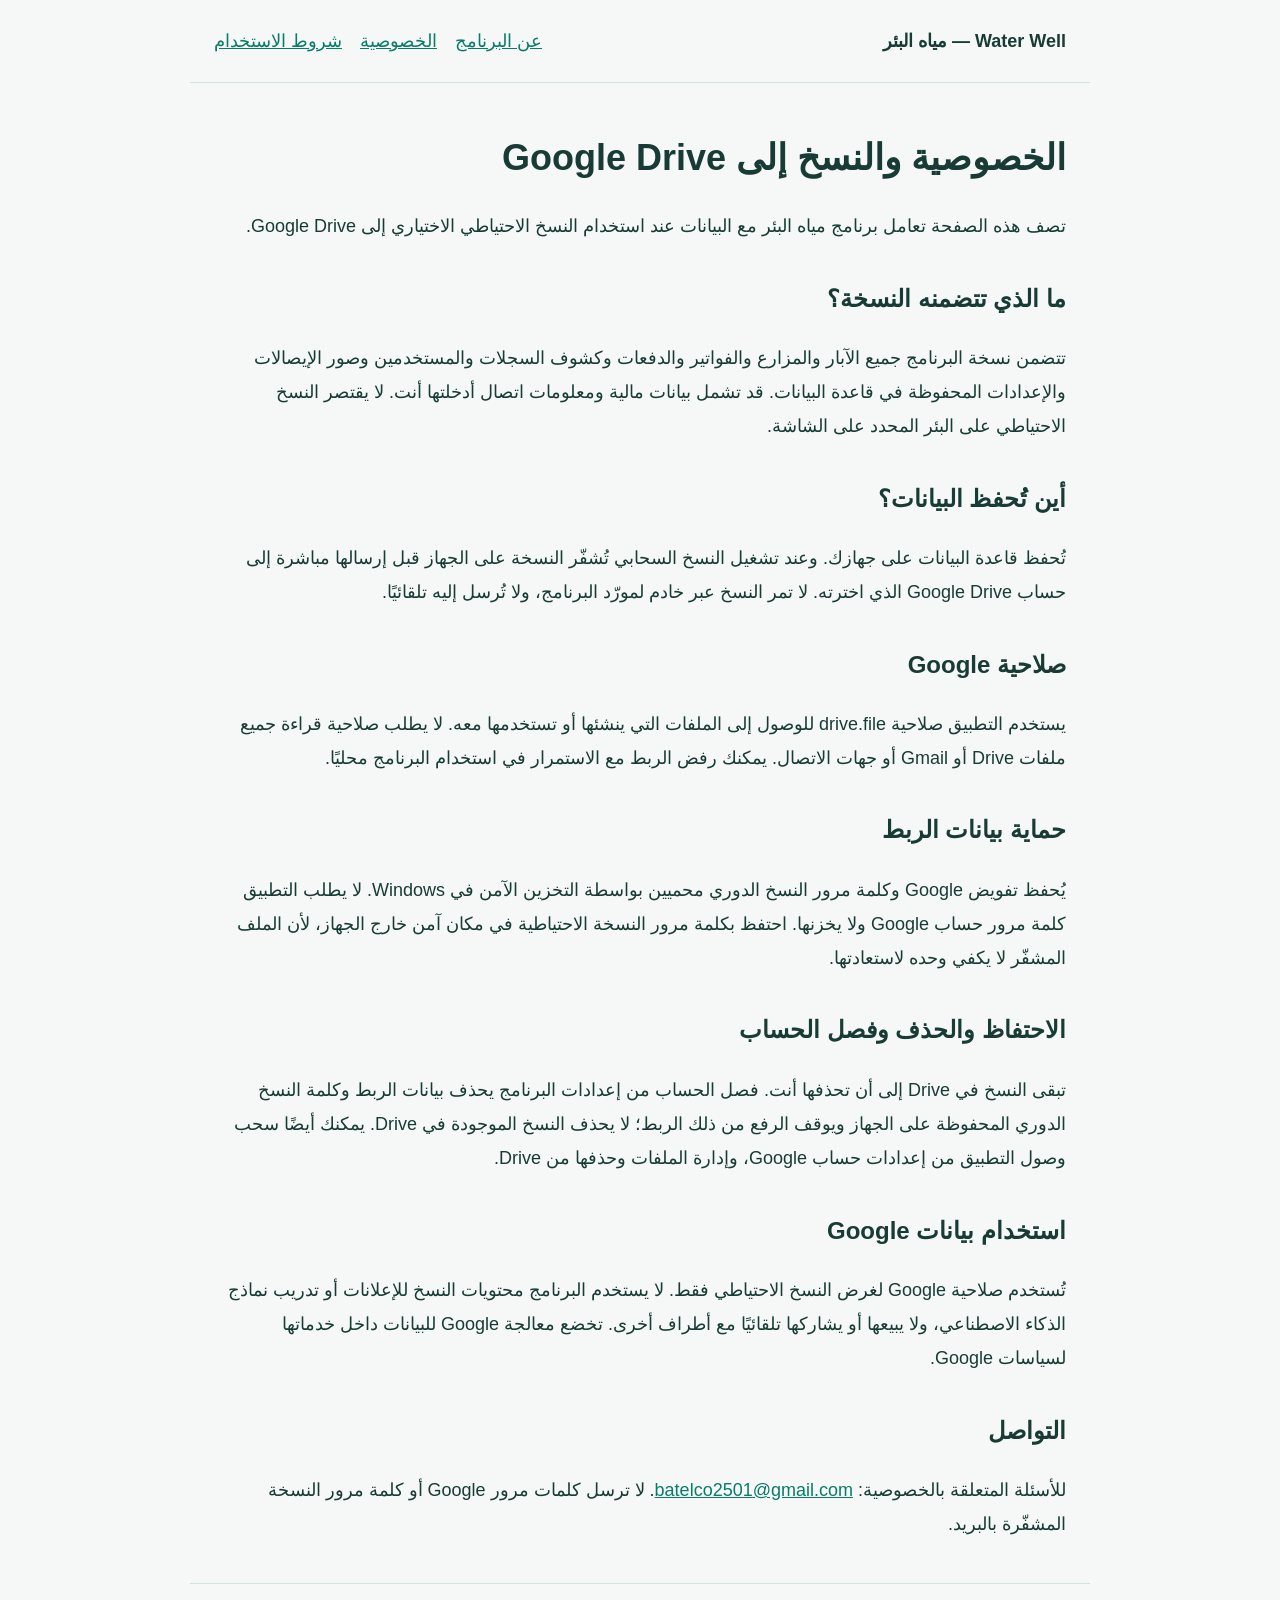
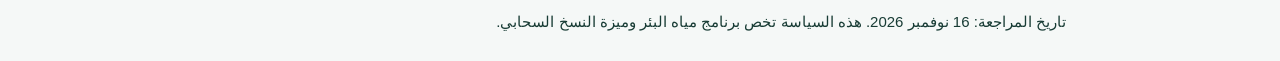
==== privacy.html @ 1483dd97 "Publish Water Well information, privacy policy and terms" ====
<!doctype html><html lang="ar" dir="rtl"><head><meta charset="utf-8"><meta name="viewport" content="width=device-width,initial-scale=1"><title>الخصوصية — مياه البئر</title><link rel="stylesheet" href="style.css"></head><body><header><strong>Water Well — مياه البئر</strong><nav><a href="index.html">عن البرنامج</a><a href="privacy.html">الخصوصية</a><a href="terms.html">شروط الاستخدام</a></nav></header><main><h1>الخصوصية والنسخ إلى Google Drive</h1><p>تصف هذه الصفحة تعامل برنامج مياه البئر مع البيانات عند استخدام النسخ الاحتياطي الاختياري إلى Google Drive.</p><h2>ما الذي تتضمنه النسخة؟</h2><p>تتضمن نسخة البرنامج جميع الآبار والمزارع والفواتير والدفعات وكشوف السجلات والمستخدمين وصور الإيصالات والإعدادات المحفوظة في قاعدة البيانات. قد تشمل بيانات مالية ومعلومات اتصال أدخلتها أنت. لا يقتصر النسخ الاحتياطي على البئر المحدد على الشاشة.</p><h2>أين تُحفظ البيانات؟</h2><p>تُحفظ قاعدة البيانات على جهازك. وعند تشغيل النسخ السحابي تُشفّر النسخة على الجهاز قبل إرسالها مباشرة إلى حساب Google Drive الذي اخترته. لا تمر النسخ عبر خادم لمورّد البرنامج، ولا تُرسل إليه تلقائيًا.</p><h2>صلاحية Google</h2><p>يستخدم التطبيق صلاحية drive.file للوصول إلى الملفات التي ينشئها أو تستخدمها معه. لا يطلب صلاحية قراءة جميع ملفات Drive أو Gmail أو جهات الاتصال. يمكنك رفض الربط مع الاستمرار في استخدام البرنامج محليًا.</p><h2>حماية بيانات الربط</h2><p>يُحفظ تفويض Google وكلمة مرور النسخ الدوري محميين بواسطة التخزين الآمن في Windows. لا يطلب التطبيق كلمة مرور حساب Google ولا يخزنها. احتفظ بكلمة مرور النسخة الاحتياطية في مكان آمن خارج الجهاز، لأن الملف المشفّر لا يكفي وحده لاستعادتها.</p><h2>الاحتفاظ والحذف وفصل الحساب</h2><p>تبقى النسخ في Drive إلى أن تحذفها أنت. فصل الحساب من إعدادات البرنامج يحذف بيانات الربط وكلمة النسخ الدوري المحفوظة على الجهاز ويوقف الرفع من ذلك الربط؛ لا يحذف النسخ الموجودة في Drive. يمكنك أيضًا سحب وصول التطبيق من إعدادات حساب Google، وإدارة الملفات وحذفها من Drive.</p><h2>استخدام بيانات Google</h2><p>تُستخدم صلاحية Google لغرض النسخ الاحتياطي فقط. لا يستخدم البرنامج محتويات النسخ للإعلانات أو تدريب نماذج الذكاء الاصطناعي، ولا يبيعها أو يشاركها تلقائيًا مع أطراف أخرى. تخضع معالجة Google للبيانات داخل خدماتها لسياسات Google.</p><h2>التواصل</h2><p>للأسئلة المتعلقة بالخصوصية: <a href="mailto:batelco2501@gmail.com">batelco2501@gmail.com</a>. لا ترسل كلمات مرور Google أو كلمة مرور النسخة المشفّرة بالبريد.</p></main><footer>تاريخ المراجعة: 16 نوفمبر 2026. هذه السياسة تخص برنامج مياه البئر وميزة النسخ السحابي.</footer></body></html>
---- style.css ----
*{box-sizing:border-box}body{margin:0;background:#f5f8f7;color:#183c35;font:18px/1.9 "Segoe UI",Tahoma,Arial,sans-serif}header,main,footer{max-width:900px;margin:auto;padding:24px}header{border-bottom:1px solid #d3e3dd;display:flex;justify-content:space-between;gap:20px;flex-wrap:wrap}nav{display:flex;gap:18px;flex-wrap:wrap}a{color:#087c69}h1{font-size:36px;line-height:1.5}h2{font-size:24px;margin-top:32px}.intro{background:#e1f2eb;padding:20px;border-radius:12px}footer{font-size:15px;border-top:1px solid #d3e3dd}.review{background:#fff2d8;padding:10px 24px;text-align:center;color:#714b00}li{margin:8px 0}
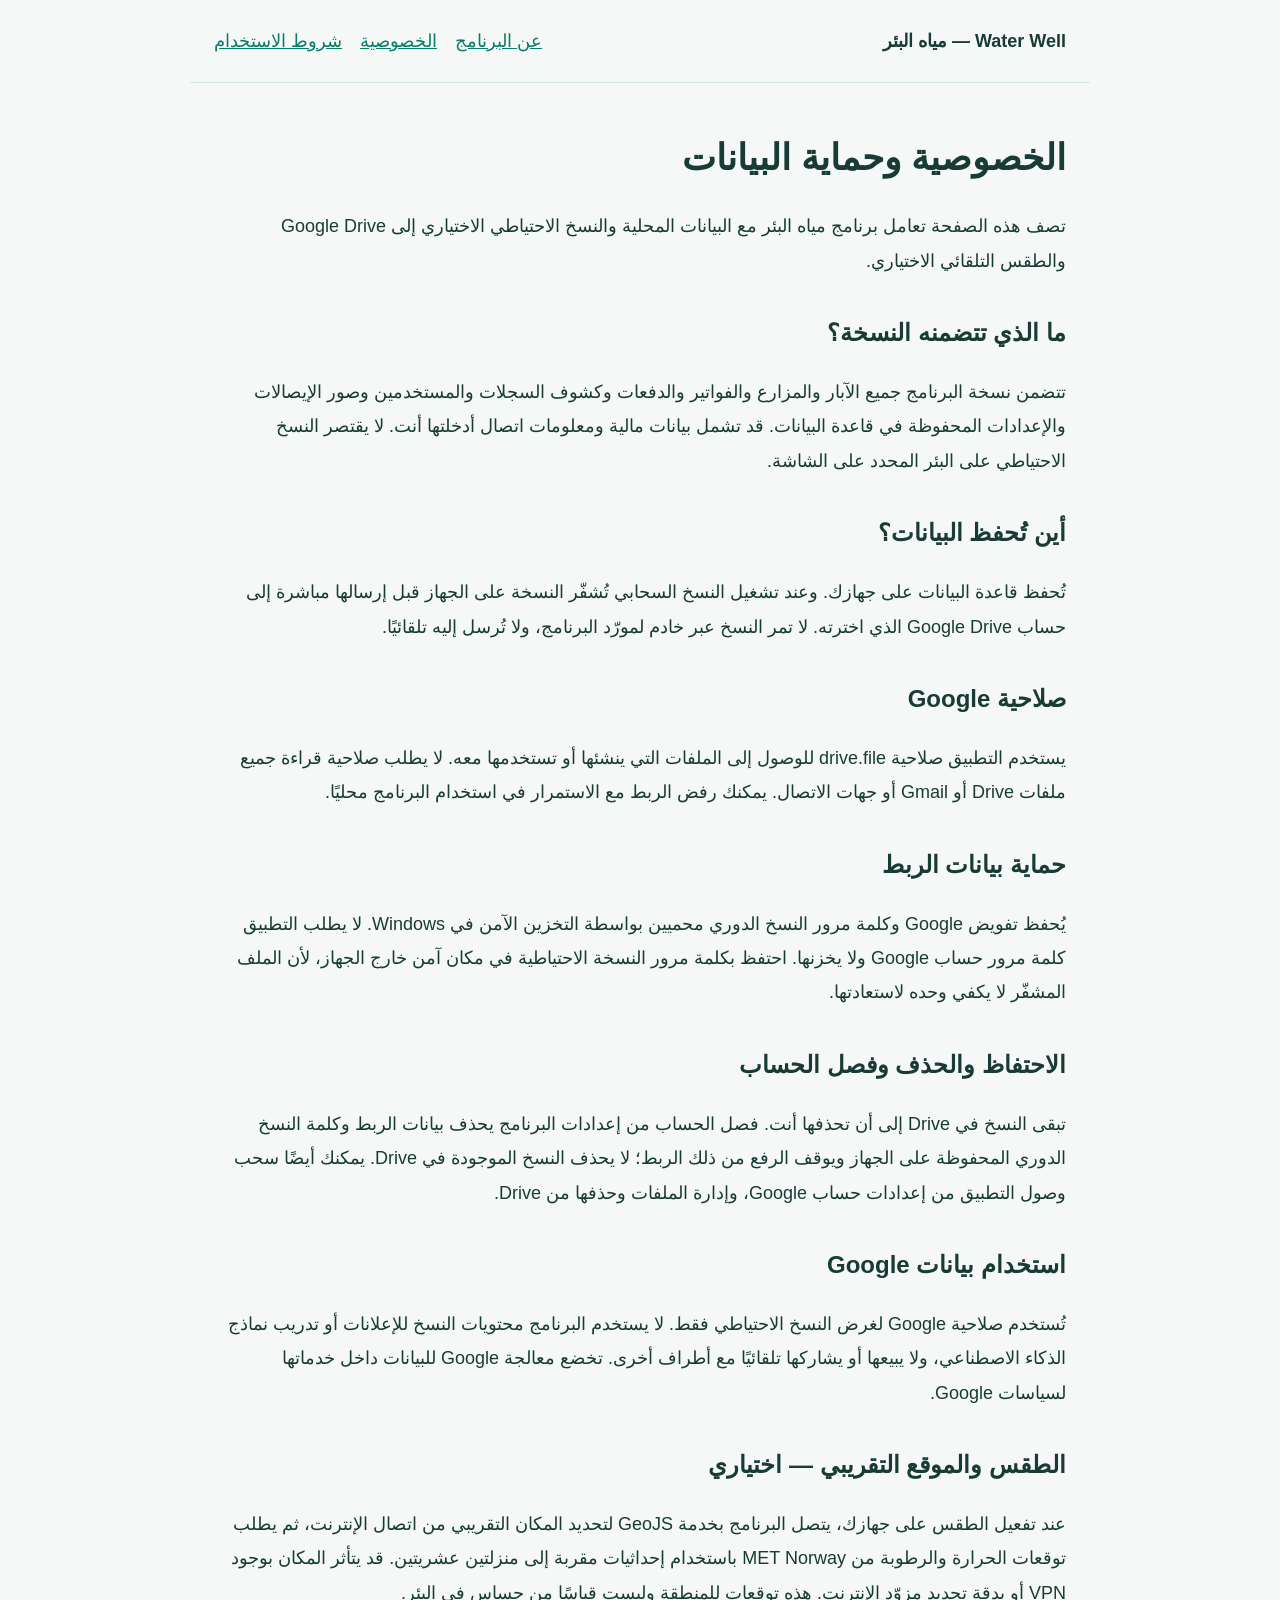
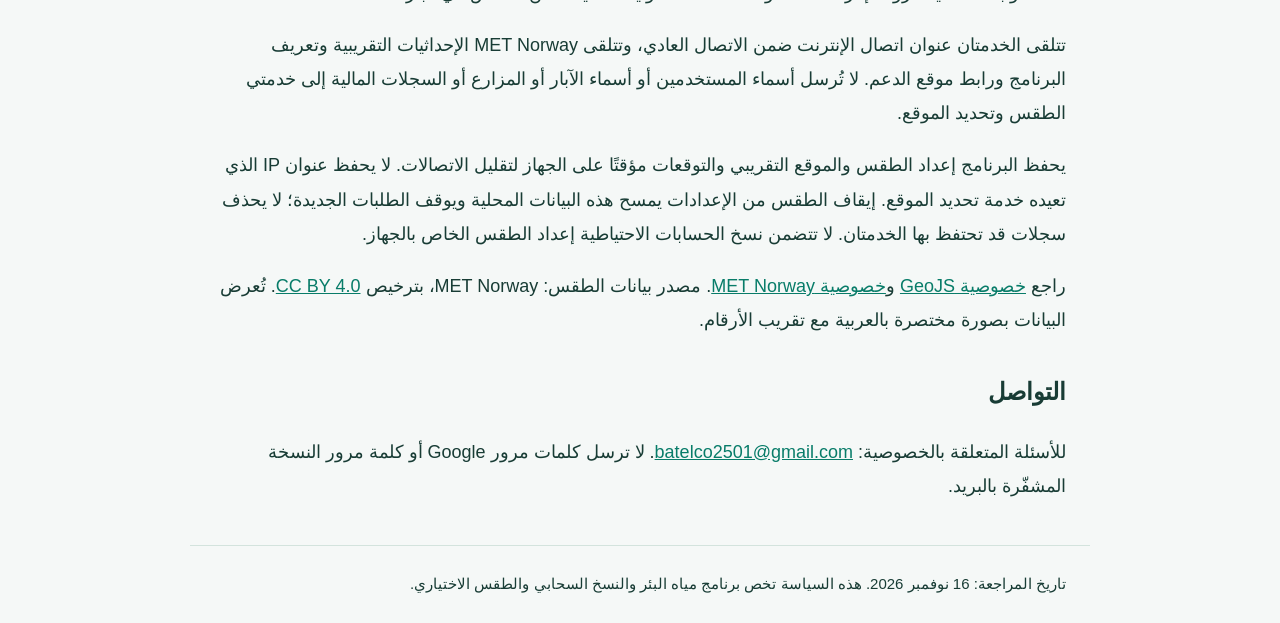
==== commit 79606a55: "Describe optional automatic weather and location privacy" ====
--- a/privacy.html
+++ b/privacy.html
@@ -1 +1 @@
-<!doctype html><html lang="ar" dir="rtl"><head><meta charset="utf-8"><meta name="viewport" content="width=device-width,initial-scale=1"><title>الخصوصية — مياه البئر</title><link rel="stylesheet" href="style.css"></head><body><header><strong>Water Well — مياه البئر</strong><nav><a href="index.html">عن البرنامج</a><a href="privacy.html">الخصوصية</a><a href="terms.html">شروط الاستخدام</a></nav></header><main><h1>الخصوصية والنسخ إلى Google Drive</h1><p>تصف هذه الصفحة تعامل برنامج مياه البئر مع البيانات عند استخدام النسخ الاحتياطي الاختياري إلى Google Drive.</p><h2>ما الذي تتضمنه النسخة؟</h2><p>تتضمن نسخة البرنامج جميع الآبار والمزارع والفواتير والدفعات وكشوف السجلات والمستخدمين وصور الإيصالات والإعدادات المحفوظة في قاعدة البيانات. قد تشمل بيانات مالية ومعلومات اتصال أدخلتها أنت. لا يقتصر النسخ الاحتياطي على البئر المحدد على الشاشة.</p><h2>أين تُحفظ البيانات؟</h2><p>تُحفظ قاعدة البيانات على جهازك. وعند تشغيل النسخ السحابي تُشفّر النسخة على الجهاز قبل إرسالها مباشرة إلى حساب Google Drive الذي اخترته. لا تمر النسخ عبر خادم لمورّد البرنامج، ولا تُرسل إليه تلقائيًا.</p><h2>صلاحية Google</h2><p>يستخدم التطبيق صلاحية drive.file للوصول إلى الملفات التي ينشئها أو تستخدمها معه. لا يطلب صلاحية قراءة جميع ملفات Drive أو Gmail أو جهات الاتصال. يمكنك رفض الربط مع الاستمرار في استخدام البرنامج محليًا.</p><h2>حماية بيانات الربط</h2><p>يُحفظ تفويض Google وكلمة مرور النسخ الدوري محميين بواسطة التخزين الآمن في Windows. لا يطلب التطبيق كلمة مرور حساب Google ولا يخزنها. احتفظ بكلمة مرور النسخة الاحتياطية في مكان آمن خارج الجهاز، لأن الملف المشفّر لا يكفي وحده لاستعادتها.</p><h2>الاحتفاظ والحذف وفصل الحساب</h2><p>تبقى النسخ في Drive إلى أن تحذفها أنت. فصل الحساب من إعدادات البرنامج يحذف بيانات الربط وكلمة النسخ الدوري المحفوظة على الجهاز ويوقف الرفع من ذلك الربط؛ لا يحذف النسخ الموجودة في Drive. يمكنك أيضًا سحب وصول التطبيق من إعدادات حساب Google، وإدارة الملفات وحذفها من Drive.</p><h2>استخدام بيانات Google</h2><p>تُستخدم صلاحية Google لغرض النسخ الاحتياطي فقط. لا يستخدم البرنامج محتويات النسخ للإعلانات أو تدريب نماذج الذكاء الاصطناعي، ولا يبيعها أو يشاركها تلقائيًا مع أطراف أخرى. تخضع معالجة Google للبيانات داخل خدماتها لسياسات Google.</p><h2>التواصل</h2><p>للأسئلة المتعلقة بالخصوصية: <a href="mailto:batelco2501@gmail.com">batelco2501@gmail.com</a>. لا ترسل كلمات مرور Google أو كلمة مرور النسخة المشفّرة بالبريد.</p></main><footer>تاريخ المراجعة: 16 نوفمبر 2026. هذه السياسة تخص برنامج مياه البئر وميزة النسخ السحابي.</footer></body></html>
+<!doctype html><html lang="ar" dir="rtl"><head><meta charset="utf-8"><meta name="viewport" content="width=device-width,initial-scale=1"><title>الخصوصية — مياه البئر</title><link rel="stylesheet" href="style.css"></head><body><header><strong>Water Well — مياه البئر</strong><nav><a href="index.html">عن البرنامج</a><a href="privacy.html">الخصوصية</a><a href="terms.html">شروط الاستخدام</a></nav></header><main><h1>الخصوصية وحماية البيانات</h1><p>تصف هذه الصفحة تعامل برنامج مياه البئر مع البيانات المحلية والنسخ الاحتياطي الاختياري إلى Google Drive والطقس التلقائي الاختياري.</p><h2>ما الذي تتضمنه النسخة؟</h2><p>تتضمن نسخة البرنامج جميع الآبار والمزارع والفواتير والدفعات وكشوف السجلات والمستخدمين وصور الإيصالات والإعدادات المحفوظة في قاعدة البيانات. قد تشمل بيانات مالية ومعلومات اتصال أدخلتها أنت. لا يقتصر النسخ الاحتياطي على البئر المحدد على الشاشة.</p><h2>أين تُحفظ البيانات؟</h2><p>تُحفظ قاعدة البيانات على جهازك. وعند تشغيل النسخ السحابي تُشفّر النسخة على الجهاز قبل إرسالها مباشرة إلى حساب Google Drive الذي اخترته. لا تمر النسخ عبر خادم لمورّد البرنامج، ولا تُرسل إليه تلقائيًا.</p><h2>صلاحية Google</h2><p>يستخدم التطبيق صلاحية drive.file للوصول إلى الملفات التي ينشئها أو تستخدمها معه. لا يطلب صلاحية قراءة جميع ملفات Drive أو Gmail أو جهات الاتصال. يمكنك رفض الربط مع الاستمرار في استخدام البرنامج محليًا.</p><h2>حماية بيانات الربط</h2><p>يُحفظ تفويض Google وكلمة مرور النسخ الدوري محميين بواسطة التخزين الآمن في Windows. لا يطلب التطبيق كلمة مرور حساب Google ولا يخزنها. احتفظ بكلمة مرور النسخة الاحتياطية في مكان آمن خارج الجهاز، لأن الملف المشفّر لا يكفي وحده لاستعادتها.</p><h2>الاحتفاظ والحذف وفصل الحساب</h2><p>تبقى النسخ في Drive إلى أن تحذفها أنت. فصل الحساب من إعدادات البرنامج يحذف بيانات الربط وكلمة النسخ الدوري المحفوظة على الجهاز ويوقف الرفع من ذلك الربط؛ لا يحذف النسخ الموجودة في Drive. يمكنك أيضًا سحب وصول التطبيق من إعدادات حساب Google، وإدارة الملفات وحذفها من Drive.</p><h2>استخدام بيانات Google</h2><p>تُستخدم صلاحية Google لغرض النسخ الاحتياطي فقط. لا يستخدم البرنامج محتويات النسخ للإعلانات أو تدريب نماذج الذكاء الاصطناعي، ولا يبيعها أو يشاركها تلقائيًا مع أطراف أخرى. تخضع معالجة Google للبيانات داخل خدماتها لسياسات Google.</p><h2>الطقس والموقع التقريبي — اختياري</h2><p>عند تفعيل الطقس على جهازك، يتصل البرنامج بخدمة GeoJS لتحديد المكان التقريبي من اتصال الإنترنت، ثم يطلب توقعات الحرارة والرطوبة من MET Norway باستخدام إحداثيات مقربة إلى منزلتين عشريتين. قد يتأثر المكان بوجود VPN أو بدقة تحديد مزوّد الإنترنت. هذه توقعات للمنطقة وليست قياسًا من حساس في البئر.</p><p>تتلقى الخدمتان عنوان اتصال الإنترنت ضمن الاتصال العادي، وتتلقى MET Norway الإحداثيات التقريبية وتعريف البرنامج ورابط موقع الدعم. لا تُرسل أسماء المستخدمين أو أسماء الآبار أو المزارع أو السجلات المالية إلى خدمتي الطقس وتحديد الموقع.</p><p>يحفظ البرنامج إعداد الطقس والموقع التقريبي والتوقعات مؤقتًا على الجهاز لتقليل الاتصالات. لا يحفظ عنوان IP الذي تعيده خدمة تحديد الموقع. إيقاف الطقس من الإعدادات يمسح هذه البيانات المحلية ويوقف الطلبات الجديدة؛ لا يحذف سجلات قد تحتفظ بها الخدمتان. لا تتضمن نسخ الحسابات الاحتياطية إعداد الطقس الخاص بالجهاز.</p><p>راجع <a href="https://www.geojs.io/privacy/">خصوصية GeoJS</a> و<a href="https://www.met.no/en/About-us/privacy">خصوصية MET Norway</a>. مصدر بيانات الطقس: MET Norway، بترخيص <a href="https://creativecommons.org/licenses/by/4.0/">CC BY 4.0</a>. تُعرض البيانات بصورة مختصرة بالعربية مع تقريب الأرقام.</p><h2>التواصل</h2><p>للأسئلة المتعلقة بالخصوصية: <a href="mailto:batelco2501@gmail.com">batelco2501@gmail.com</a>. لا ترسل كلمات مرور Google أو كلمة مرور النسخة المشفّرة بالبريد.</p></main><footer>تاريخ المراجعة: 16 نوفمبر 2026. هذه السياسة تخص برنامج مياه البئر والنسخ السحابي والطقس الاختياري.</footer></body></html>
